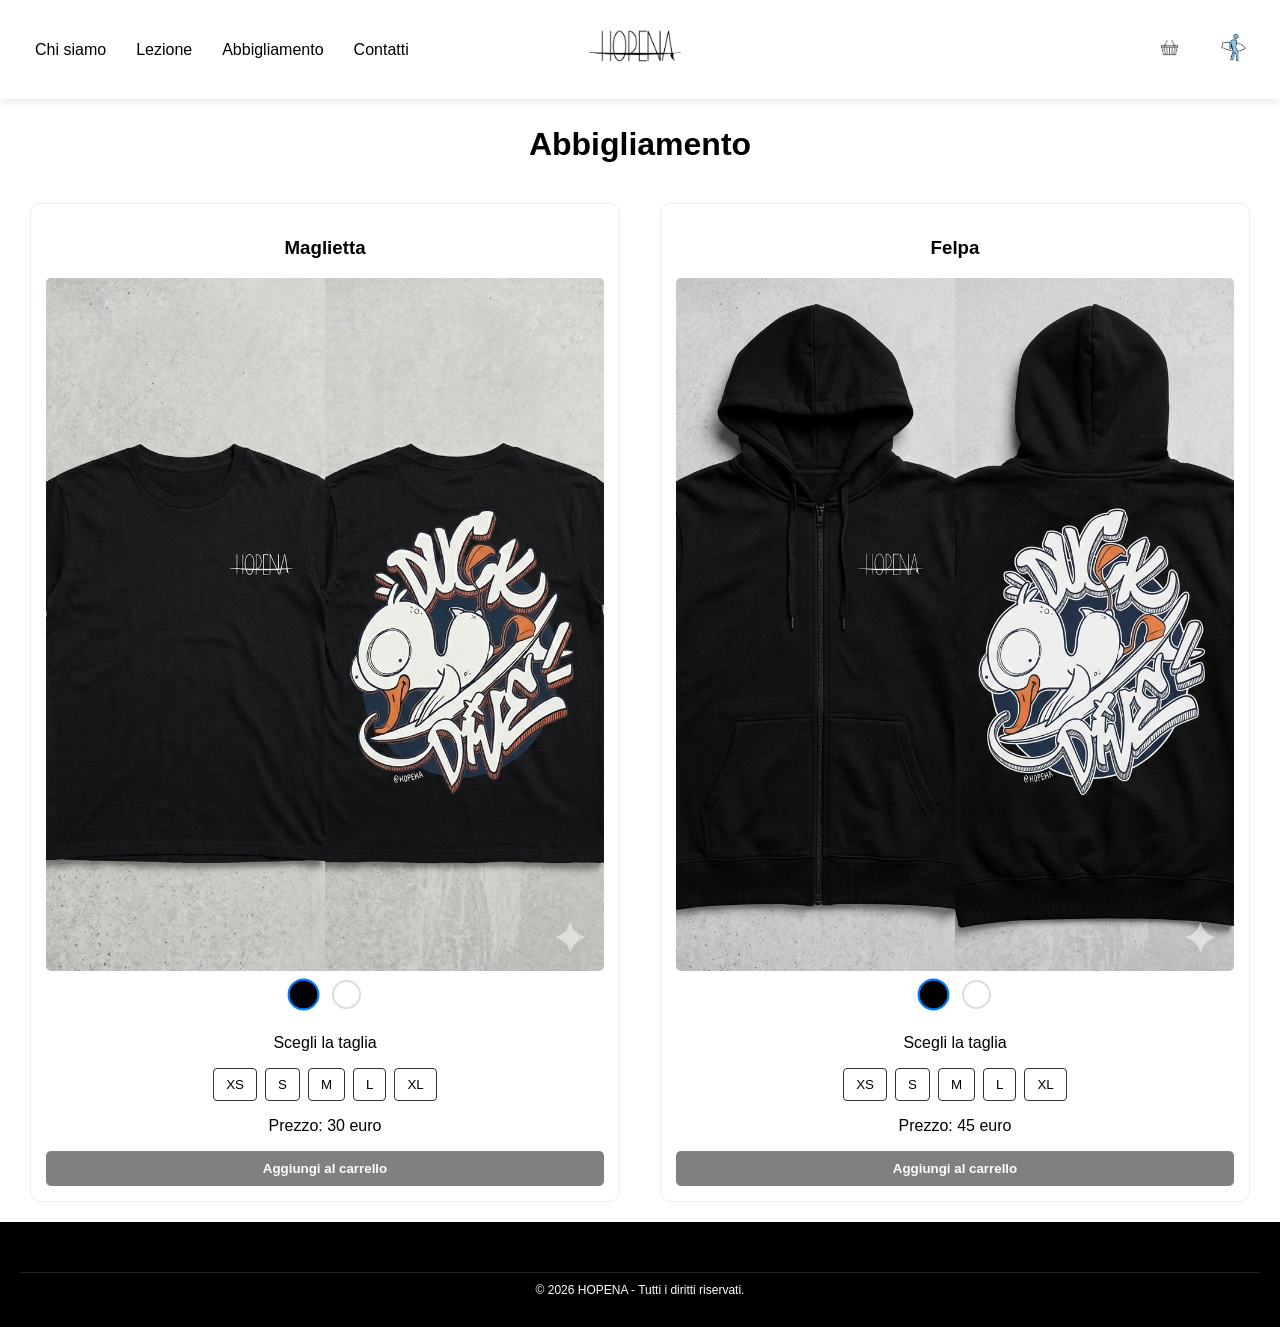
==== Progetto Surf/abbigliamento.html @ d6a87ee5 "Add files via upload" ====
<!DOCTYPE html>
<html lang="it">

<head>
    <meta charset="UTF-8">
    <meta name="viewport" content="width=device-width, initial-scale=1.0">
    <link rel="stylesheet" href="global.css" type="text/css">
    <link rel="stylesheet" href="abbigliamento.css" type="text/css">
    <title>Abbigliamento - HOPENA</title>
</head>

<body>

    <header class="header-container">
        <nav class="nav-links">
            <ul>
                <li><a href="./chi_siamo.html">Chi siamo</a></li>
                <li><a href="./lezione.html">Lezione</a></li>
                <li><a href="./abbigliamento.html">Abbigliamento</a></li>
                <li><a href="./contatti.html">Contatti</a></li>
            </ul>
        </nav>

        <div class="logo-center">
            <a href="index.html" class="logo-link">
                <img src="./img/logo hopena.png" alt="HOPENA LOGO">
            </a>
        </div>

        <div class="auth-right">
            <a href="#" class="icon-link" title="Carrello" id="cart-icon-btn">
                <img src="./img/icona-linea-carrello.webp" alt="Shop" class="cart-icon">
            </a>

            <a href="./login.html" class="icon-link" title="Login">
                <img src="./img/surfing-icon-surfer-sign-icon-related-to-water-sport-summer-two-tone-icon-style-design-simple-design-editable-vector.webp"
                    alt="login" class="cart-icon">
            </a>
        </div>
    </header>

    <div id="cart-overlay" class="cart-overlay"></div>
    <div id="side-cart" class="side-cart">
        <div class="cart-header">
            <h3>Il tuo Carrello</h3>
            <button id="close-cart" class="close-btn">&times;</button>
        </div>

        <div id="cart-items-container" class="cart-items-container">
            <p class="empty-msg">Il carrello è vuoto.</p>
        </div>

        <div class="cart-footer">
            <div class="cart-total">
                <span>Totale:</span>
                <span class="price-wrapper"><span id="cart-total-amount">0</span>€</span>
            </div>
            <button class="checkout-btn">Procedi all'ordine</button>
        </div>
    </div>

    <div class="main-section">
        <h2 class="title-abbigliamento">Abbigliamento</h2>

        <div class="clothing-container">
            <div class="product-card">
                <h3>Maglietta</h3>
                <img src="./img/Gemini_Generated_Image_iytskfiytskfiyts.png" alt="maglia nera" class="img-nera">
                <img src="./img/Gemini_Generated_Image_iytskfiytskfiyts (1).png" alt="maglia bianca" class="img-bianca"
                    style="display:none;">

                <div class="details">
                    <div class="color-selector">
                        <span class="color-circle black active" data-color="black"></span>
                        <span class="color-circle white" data-color="white"></span>
                    </div>

                    <p>Scegli la taglia</p>
                    <div class="size-buttons">
                        <button type="button">XS</button>
                        <button type="button">S</button>
                        <button type="button">M</button>
                        <button type="button">L</button>
                        <button type="button">XL</button>
                    </div>

                    <p class="price">Prezzo: 30 euro</p>
                    <button class="add-to-cart">Aggiungi al carrello</button>
                </div>
            </div>

            <div class="product-card">
                <h3>Felpa</h3>
                <img src="./img/Gemini_Generated_Image_dnpu6fdnpu6fdnpu.png" alt="felpa nera" class="img-nera">
                <img src="./img/Gemini_Generated_Image_sfwvqmsfwvqmsfwv.png" alt="felpa bianca" class="img-bianca"
                    style="display:none;">

                <div class="details">
                    <div class="color-selector">
                        <span class="color-circle black active" data-color="black"></span>
                        <span class="color-circle white" data-color="white"></span>
                    </div>

                    <p>Scegli la taglia</p>
                    <div class="size-buttons">
                        <button type="button">XS</button>
                        <button type="button">S</button>
                        <button type="button">M</button>
                        <button type="button">L</button>
                        <button type="button">XL</button>
                    </div>

                    <p class="price">Prezzo: 45 euro</p>
                    <button class="add-to-cart">Aggiungi al carrello</button>
                </div>
            </div>
        </div>
    </div>

    <footer class="footer-container">
        <div class="footer-bottom">&copy; 2026 HOPENA - Tutti i diritti riservati.</div>
    </footer>

    <script src="global.js"></script>
</body>

</html>
---- Progetto Surf/global.css ----
/*GESTIAMO L'HEADER E IL FOOTER IN QUESTO FILE CSS

/* RESET E BASE */
body {
  margin: 0;
  padding: 0;
  font-family: Arial, sans-serif;
  display: flex;
  flex-direction: column;
  min-height: 100vh;
}

/* HEADER - Struttura a 3 colonne */
.header-container {
  display: flex;
  justify-content: space-between;
  align-items: center;
  padding: 5px 20px;
  background-color: rgb(255, 255, 255);
  color: rgb(0, 0, 0);
  width: 100%;
  box-sizing: border-box;
  position: sticky;
  /* la barra rimane ferma e si muove*/
  top: 0;
  z-index: 1000;
  box-shadow: 0 2px 10px rgba(0, 0, 0, 0.1);
}

/* 1 Link a sinistra */
.nav-links {
  flex: 1;
}

.nav-links ul {
  list-style: none;
  display: flex;
  margin: 0;
  padding: 0;
}

.nav-links a {
  color: rgb(0, 0, 0);
  text-decoration: none;
  padding: 10px 15px;
  white-space: nowrap;
}

/* 2 Logo al centro */
.logo-center {
  text-align: center;
  flex: 1;
}

.logo-center a {
  text-decoration: none;
  color: inherit;
  display: inline-block;
}

.logo-center h1 {
  margin: 0;
  font-size: 28px;
  color: white;
}

.logo-center img {
  height: 80px;
  width: auto;
  display: block;
  margin: 5px auto 0;
  border: none;
}

.logo-center a:hover {
  opacity: 0.8;
  transition: 0.3s;
}

/* 3 Login e Shop a destra */
.auth-right {
  flex: 1;
  display: flex;
  justify-content: flex-end;
  align-items: center;
  gap: 20px;
}

.cart-icon {
  height: 35px;
  width: auto;
  transition: transform 0.2s ease;
}

.cart-icon:hover {
  transform: scale(1.1);
}

.btn-auth {
  text-decoration: none;
  background-color: #c7cdce;
  color: white !important;
  padding: 8px 18px;
  border-radius: 6px;
  font-size: 14px;
  font-weight: bold;
  transition: background-color 0.3s;
}

.btn-auth:hover {
  background-color: #0077b6;
}

/* FOOTER */
.footer-container {
  background-color: #000;
  color: white;
  padding: 30px 20px;
  margin-top: auto;
}

.footer-content {
  display: flex;
  justify-content: space-around;
  max-width: 1200px;
  margin: 0 auto;
}

.footer-section {
  text-align: center;
}

.footer-bottom {
  text-align: center;
  margin-top: 20px;
  border-top: 1px solid #222;
  padding-top: 10px;
  font-size: 12px;
}


/* --- SIDE CARRELLO (stava in abb css) --- */
.side-cart {
  position: fixed;
  top: 0;
  right: -400px;
  width: 350px;
  height: 100%;
  background: white;
  z-index: 2000;
  transition: 0.4s;
  padding: 20px;
  display: flex;
  flex-direction: column;
  height: 100vh;
  /* Forza l'altezza a tutto schermo */
  padding-bottom: 30px;
  /* Aggiunge spazio extra in fondo per il tasto */
  box-sizing: border-box;
  box-shadow: -5px 0 15px rgba(0, 0, 0, 0.2);
}

.side-cart.open {
  right: 0;
}

.cart-overlay {
  position: fixed;
  top: 0;
  left: 0;
  width: 100%;
  height: 100%;
  background: rgba(0, 0, 0, 0.5);
  display: none;
  z-index: 1999;
}

.cart-overlay.active {
  display: block;
}

/* --- ELEMENTI NEL CARRELLO --- */
.cart-item {
  display: flex;
  align-items: center;
  gap: 12px;
  padding: 12px 0;
  border-bottom: 1px solid #eee;
}

.cart-item-img {
  width: 60px;
  height: 60px;
  object-fit: cover;
  border-radius: 4px;
}

.cart-item-info {
  flex-grow: 1;
}

.cart-item-info strong {
  display: block;
  font-size: 14px;
}

.cart-item-info small {
  color: #666;
  font-size: 12px;
}

.cart-item-actions {
  display: flex;
  flex-direction: column;
  align-items: flex-end;
  gap: 8px;
}

.qty-controls {
  display: flex;
  align-items: center;
  gap: 6px;
  background: #f0f0f0;
  padding: 2px 6px;
  border-radius: 4px;
}

.qty-controls button {
  border: none;
  background: none;
  cursor: pointer;
  font-weight: bold;
}

.remove-btn {
  background: none;
  border: none;
  cursor: pointer;
  font-size: 16px;
}

.cart-footer {
  margin-top: auto;
  padding-top: 15px;
  border-top: 2px solid #eee;
}

.cart-total {
  display: flex;
  justify-content: space-between;
  align-items: center;
  font-size: 20px;
  font-weight: bold;
  margin-bottom: 20px;
}

.cart-items-container {
  flex-grow: 1;
  /* Prende tutto lo spazio centrale disponibile */
  overflow-y: auto;
  /* Se ci sono molti prodotti, appare la rotella interna */
  margin-bottom: 20px;
}

/* Modifica la parte finale del carrello */
.cart-footer {
  border-top: 2px solid #eee;
  padding-top: 15px;
  background: white;
  /* Evita che si veda roba sotto */
  margin-top: auto;
  /* Lo spinge sempre in fondo */
}

/* Aggiungi questa regola per unire numero ed euro */
#cart-total-amount {
  margin-right: 2px;
  /* Spazio piccolissimo tra numero ed euro */
}

/* Assicurati che il contenitore del prezzo non abbia flex-grow */
.cart-total span:last-child {
  white-space: nowrap;
  /* Impedisce che l'euro vada a capo */
}

.checkout-btn {
  width: 100%;
  padding: 15px;
  margin-bottom: 10px;
  background: #333;
  color: white;
  border: none;
  border-radius: 5px;
  cursor: pointer;
}

/* RESPONSIVE (Cellulare) */
@media (max-width: 768px) {
  .header-container {
    flex-direction: column;
    padding: 15px;
    gap: 15px;
  }

  .nav-links ul {
    justify-content: center;
  }

  .auth-right {
    justify-content: center;
    width: 100%;
    margin-top: 10px;
  }

  /* Adattamento istruttori per mobile */
  .instructor-card {
    flex-direction: column;
    text-align: center;
  }

  .instructor-image img {
    width: 100%;
    height: 250px;
  }

  .instructor-info {
    text-align: center;
  }

  .footer-content {
    flex-direction: column;
    gap: 30px;
  }
}
---- Progetto Surf/abbigliamento.css ----
/* --- LAYOUT PRODOTTI --- */
.title-abbigliamento {
    text-align: center;
    font-size: 32px;
    margin-bottom: 20px;
}

.clothing-container {
    display: flex;
    justify-content: space-around;
    padding: 20px;
    gap: 20px;
}

.product-card {
    flex: 1;
    max-width: 45%;
    text-align: center;
    border: 1px solid #eee;
    padding: 15px;
    border-radius: 10px;
}

.product-card img {
    max-width: 100%;
    height: auto;
    border-radius: 5px;
}

/* --- COLORI E TAGLIE --- */
.color-circle {
    width: 25px;
    height: 25px;
    border-radius: 50%;
    display: inline-block;
    cursor: pointer;
    border: 2px solid #ddd;
    margin: 5px;
}

.color-circle.black {
    background-color: black;
}

.color-circle.white {
    background-color: white;
}

.color-circle.active {
    border-color: #007bff;
    transform: scale(1.1);
}

.size-buttons {
    margin: 15px 0;
    display: flex;
    justify-content: center;
    gap: 8px;
}

.size-buttons button {
    padding: 8px 12px;
    border: 1px solid #333;
    background: white;
    cursor: pointer;
    border-radius: 4px;
}

/* Bottone taglia selezionata */
.size-buttons button.selected-size {
    background-color: #333;
    color: white;
}

.add-to-cart {
    background-color: gray;
    color: white;
    border: none;
    padding: 10px 20px;
    width: 100%;
    cursor: pointer;
    font-weight: bold;
    border-radius: 5px;
}
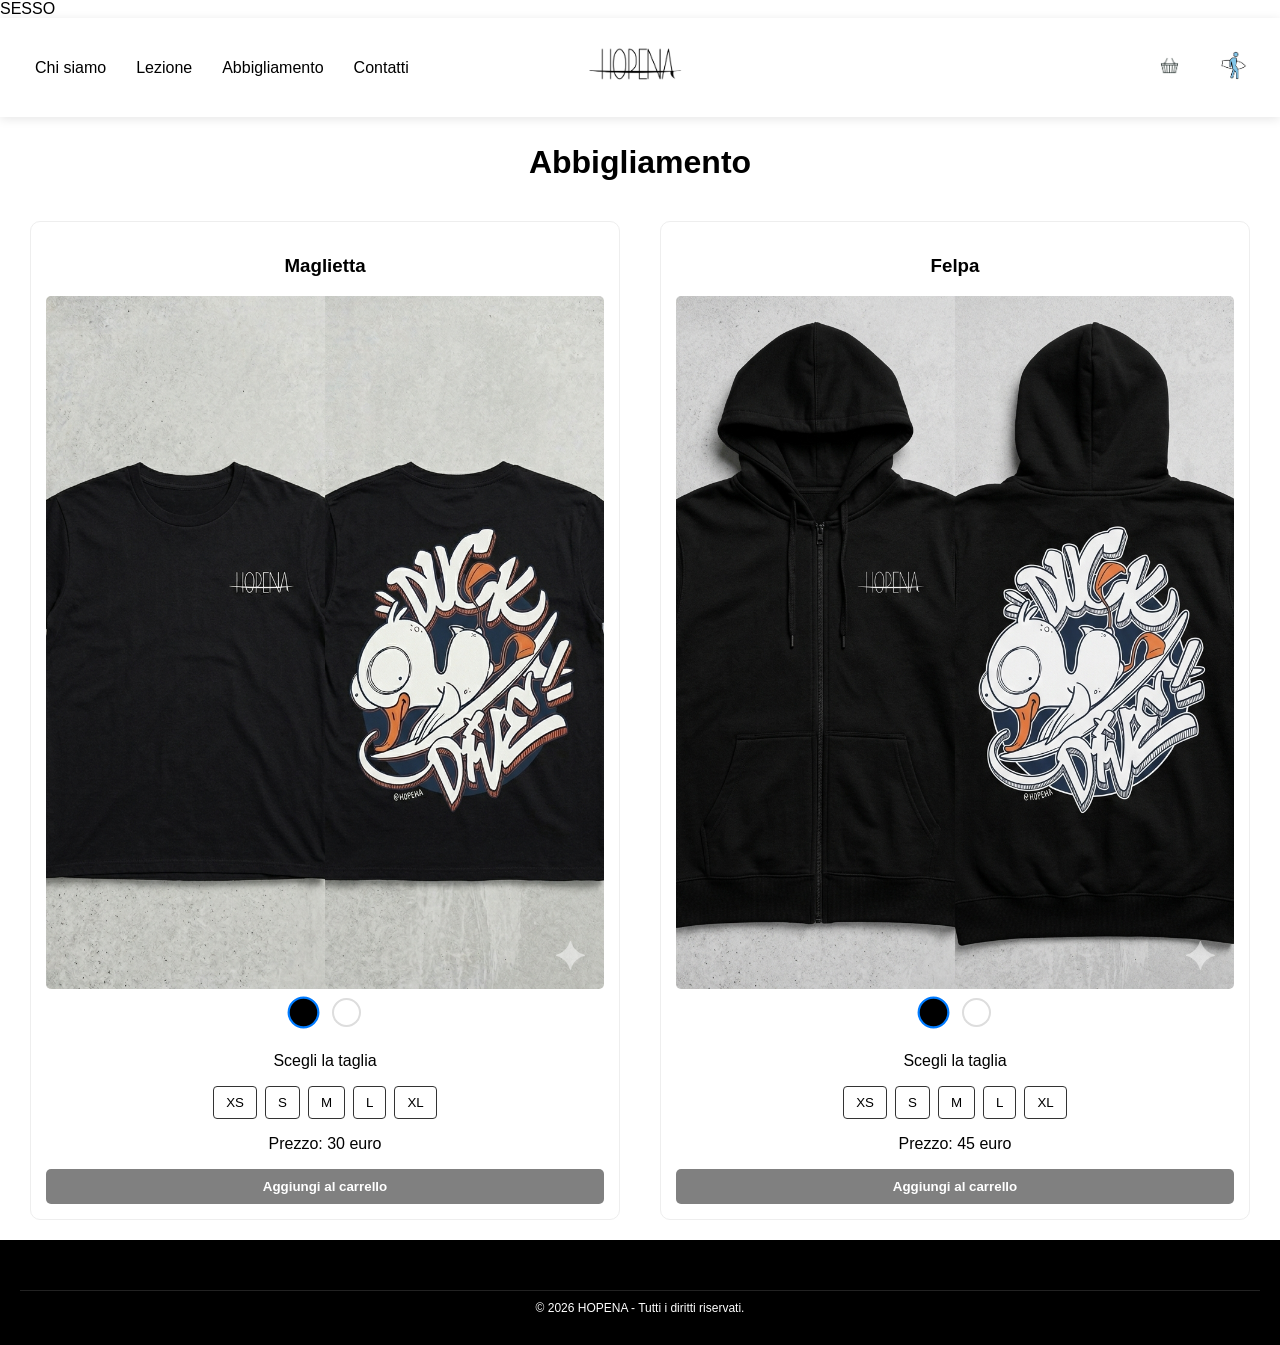
==== commit 02aa1690: "Add 'SESSO' label in abbigliamento.html" ====
--- a/Progetto Surf/abbigliamento.html
+++ b/Progetto Surf/abbigliamento.html
@@ -8,7 +8,7 @@
     <link rel="stylesheet" href="abbigliamento.css" type="text/css">
     <title>Abbigliamento - HOPENA</title>
 </head>
-
+SESSO
 <body>
 
     <header class="header-container">
@@ -124,4 +124,4 @@
     <script src="global.js"></script>
 </body>
 
-</html>+</html>
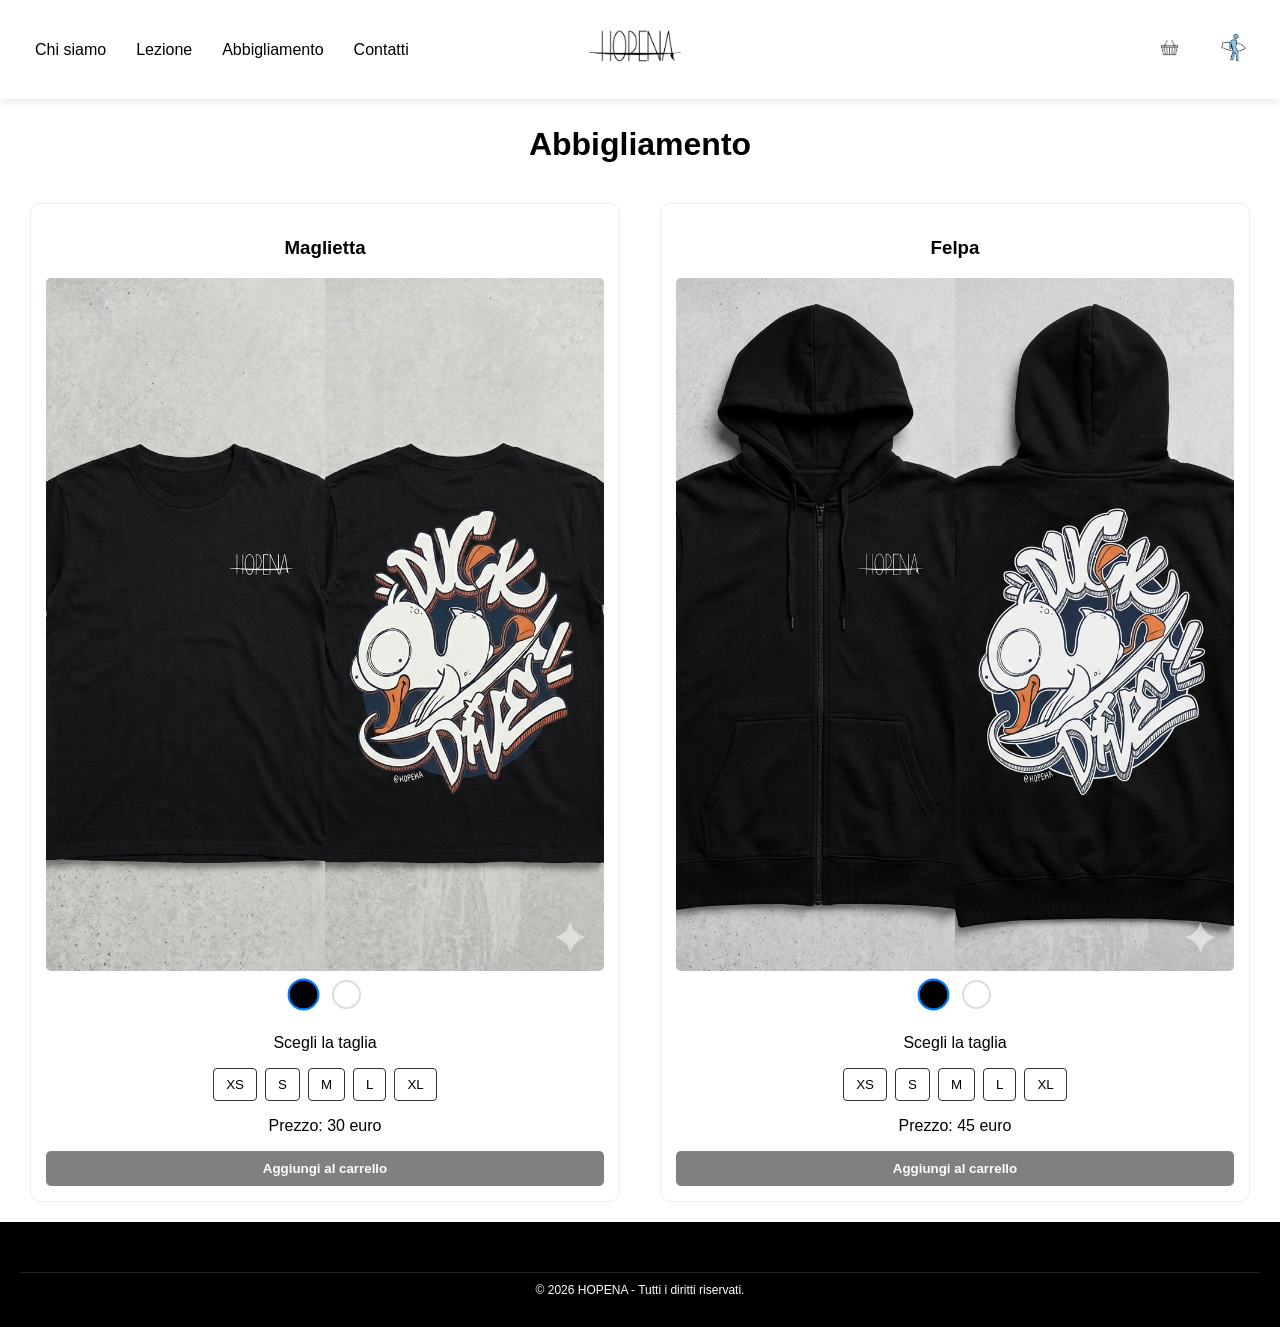
==== commit a7088f9b: "Update abbigliamento.html" ====
--- a/Progetto Surf/abbigliamento.html
+++ b/Progetto Surf/abbigliamento.html
@@ -8,7 +8,7 @@
     <link rel="stylesheet" href="abbigliamento.css" type="text/css">
     <title>Abbigliamento - HOPENA</title>
 </head>
-SESSO
+
 <body>
 
     <header class="header-container">
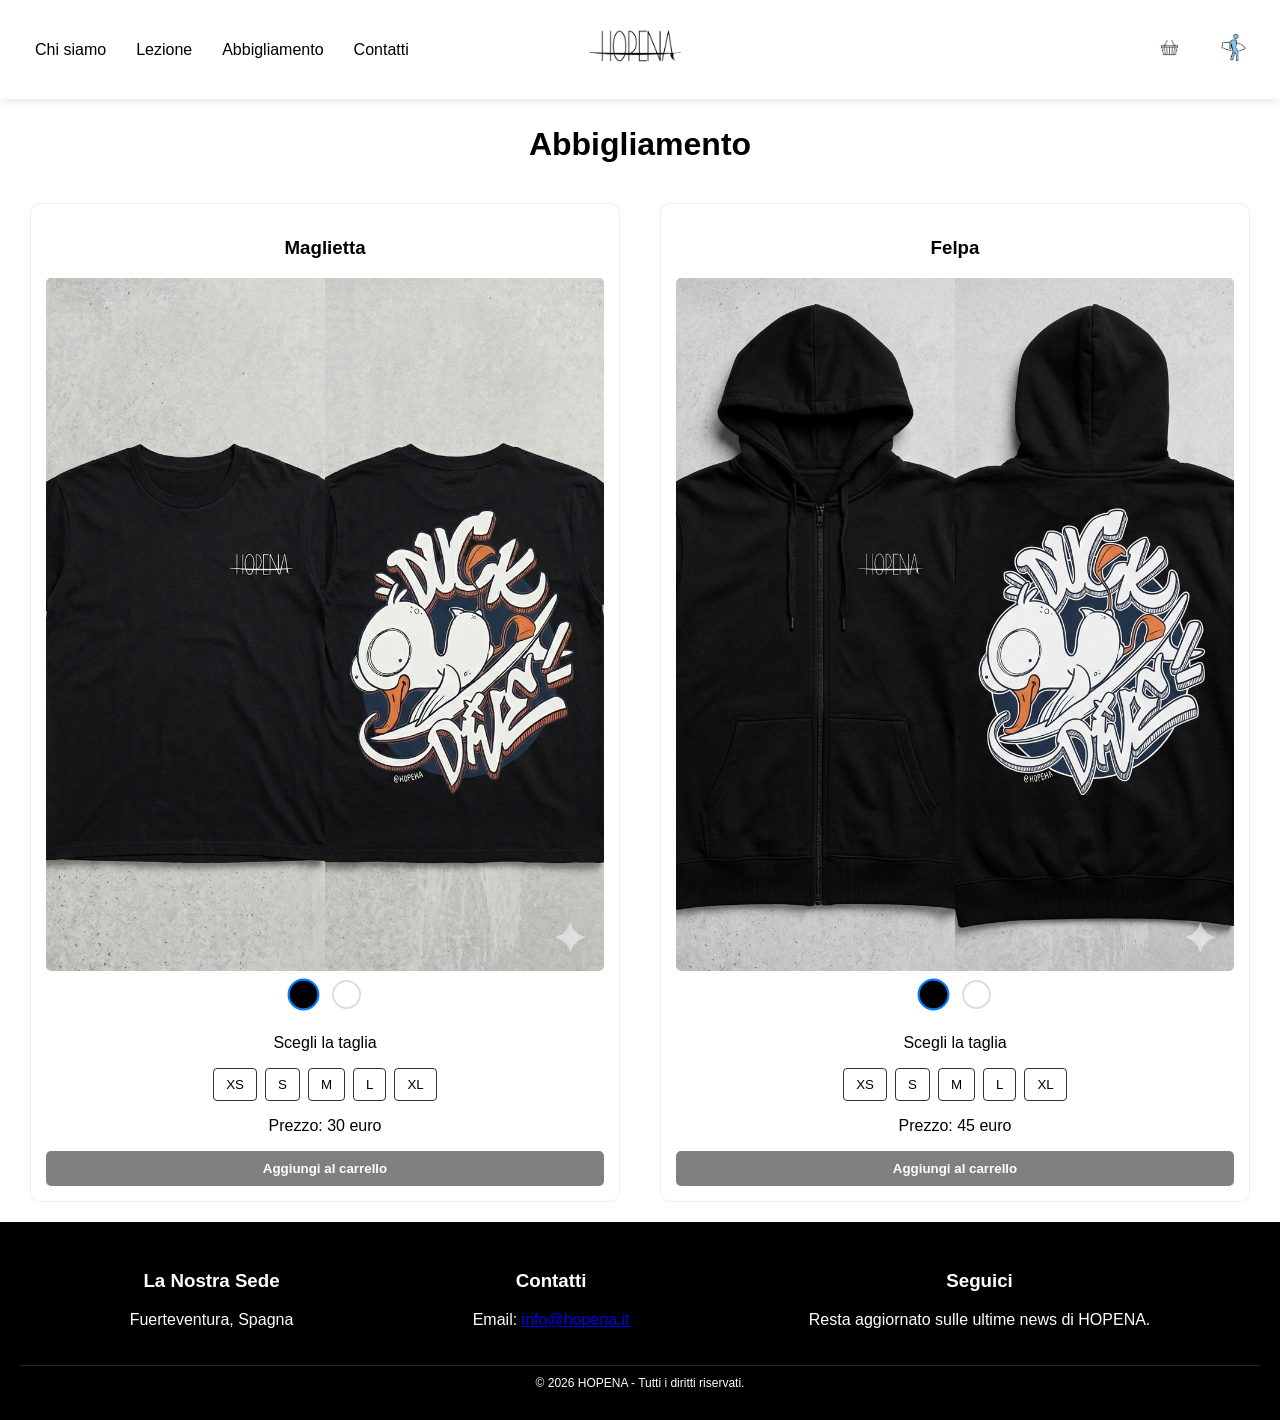
==== commit f3d42917: "fatto" ====
--- a/Progetto Surf/abbigliamento.html
+++ b/Progetto Surf/abbigliamento.html
@@ -39,25 +39,7 @@
         </div>
     </header>
 
-    <div id="cart-overlay" class="cart-overlay"></div>
-    <div id="side-cart" class="side-cart">
-        <div class="cart-header">
-            <h3>Il tuo Carrello</h3>
-            <button id="close-cart" class="close-btn">&times;</button>
-        </div>
 
-        <div id="cart-items-container" class="cart-items-container">
-            <p class="empty-msg">Il carrello è vuoto.</p>
-        </div>
-
-        <div class="cart-footer">
-            <div class="cart-total">
-                <span>Totale:</span>
-                <span class="price-wrapper"><span id="cart-total-amount">0</span>€</span>
-            </div>
-            <button class="checkout-btn">Procedi all'ordine</button>
-        </div>
-    </div>
 
     <div class="main-section">
         <h2 class="title-abbigliamento">Abbigliamento</h2>
@@ -118,10 +100,47 @@
     </div>
 
     <footer class="footer-container">
-        <div class="footer-bottom">&copy; 2026 HOPENA - Tutti i diritti riservati.</div>
+        <div class="footer-content">
+            <div class="footer-section">
+                <h3>La Nostra Sede</h3>
+                <p>Fuerteventura, Spagna</p>
+            </div>
+            <div class="footer-section">
+                <h3>Contatti</h3>
+                <p>Email: <a href="mailto:info@hopena.it">info@hopena.it</a></p>
+            </div>
+            <div class="footer-section">
+                <h3>Seguici</h3>
+                <p>Resta aggiornato sulle ultime news di HOPENA.</p>
+            </div>
+        </div>
+        </div>
+        <div class="footer-bottom">
+            &copy; 2026 HOPENA - Tutti i diritti riservati.
+        </div>
     </footer>
+
+    <div id="cart-overlay" class="cart-overlay"></div>
+    <div id="side-cart" class="side-cart">
+        <div class="cart-header">
+            <h3>Il tuo Carrello</h3>
+            <button id="close-cart" class="close-btn">&times;</button>
+        </div>
+        <div id="cart-items-container" class="cart-items-container">
+            <p class="empty-msg">Il carrello è vuoto.</p>
+        </div>
+        <div class="cart-footer">
+            <div class="cart-total">
+                <span>Totale:</span>
+                <span class="price-wrapper"><span id="cart-total-amount">0</span>€</span>
+            </div>
+            <button class="checkout-btn">Procedi all'ordine</button>
+        </div>
+    </div>
 
     <script src="global.js"></script>
 </body>
 
-</html>
+
+
+</html>
--- a/Progetto Surf/global.css
+++ b/Progetto Surf/global.css
@@ -164,6 +164,62 @@
   right: 0;
 }
 
+/* --- FIX SPECIFICO PER EVITARE CONFLITTI CON LEZIONE.CSS --- */
+
+/* Forza il tasto di chiusura (X) a essere piccolo e pulito */
+#side-cart .close-btn {
+    width: 40px !important;
+    height: 40px !important;
+    background-color: transparent !important; /* Toglie il blu di lezione.css */
+    color: #333 !important; /* Forza il colore scuro */
+    border: none !important;
+    font-size: 28px !important;
+    cursor: pointer;
+    display: flex !important;
+    align-items: center;
+    justify-content: center;
+    padding: 0 !important;
+    margin: 0 !important;
+}
+
+/* Forza i tasti + e - a rimanere piccoli e quadrati */
+#side-cart .qty-controls button {
+    width: 25px !important;
+    height: 25px !important;
+    padding: 0 !important;
+    margin: 0 !important;
+    background-color: #eee !important; /* Colore neutro */
+    color: #000 !important;
+    border: 1px solid #ccc !important;
+    display: flex !important;
+    align-items: center;
+    justify-content: center;
+    font-size: 14px !important;
+    border-radius: 4px !important;
+}
+
+/* Sistema il tasto Procedi all'ordine per non farlo diventare gigante */
+#side-cart .checkout-btn {
+    width: 100% !important;
+    height: auto !important;
+    padding: 15px !important;
+    background-color: #333 !important;
+    color: white !important;
+    font-size: 16px !important;
+    font-weight: bold !important;
+    border-radius: 5px !important;
+    text-transform: none !important; /* Toglie eventuale tutto maiuscolo */
+}
+
+/* Layout generale del carrello per mantenere le proporzioni */
+#side-cart {
+    box-sizing: border-box !important;
+}
+
+#side-cart * {
+    box-sizing: border-box !important;
+}
+
 .cart-overlay {
   position: fixed;
   top: 0;
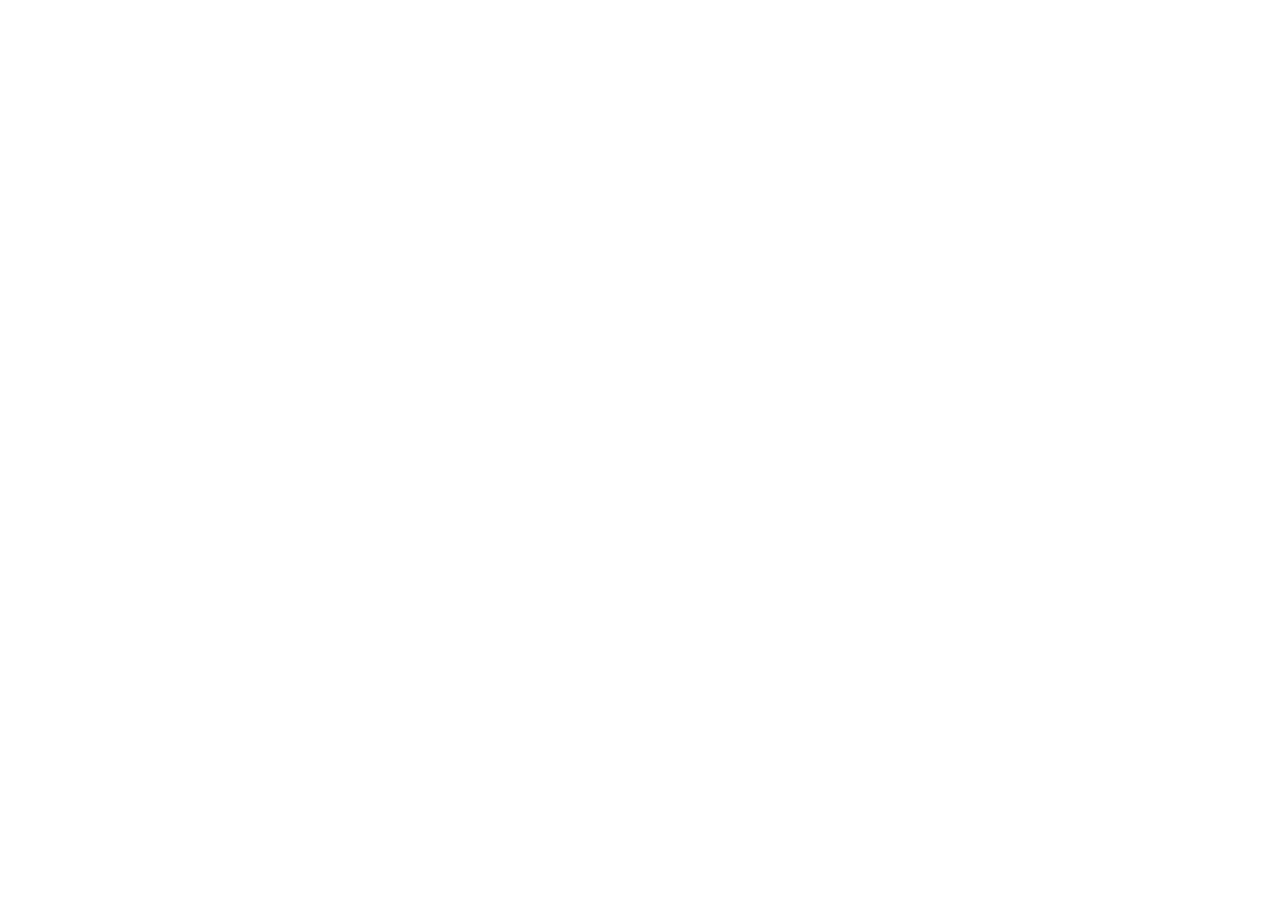
==== commit 2c2f94b1: "fatto cartella per css gay" ====
--- a/Progetto Surf/abbigliamento.html
+++ b/Progetto Surf/abbigliamento.html
@@ -1,11 +1,12 @@
+<!--
 <!DOCTYPE html>
 <html lang="it">
 
 <head>
     <meta charset="UTF-8">
     <meta name="viewport" content="width=device-width, initial-scale=1.0">
-    <link rel="stylesheet" href="global.css" type="text/css">
-    <link rel="stylesheet" href="abbigliamento.css" type="text/css">
+    <link rel="stylesheet" href="./CSS/global.css" type="text/css">
+    <link rel="stylesheet" href="./CSS/abbigliamento.css" type="text/css">
     <title>Abbigliamento - HOPENA</title>
 </head>
 
@@ -14,10 +15,10 @@
     <header class="header-container">
         <nav class="nav-links">
             <ul>
-                <li><a href="./chi_siamo.html">Chi siamo</a></li>
-                <li><a href="./lezione.html">Lezione</a></li>
-                <li><a href="./abbigliamento.html">Abbigliamento</a></li>
-                <li><a href="./contatti.html">Contatti</a></li>
+                <li><a href="chi_siamo.html">Chi siamo</a></li>
+                <li><a href="lezione.html">Lezione</a></li>
+                <li><a href="abbigliamento.html">Abbigliamento</a></li>
+                <li><a href="contatti.html">Contatti</a></li>
             </ul>
         </nav>
 
@@ -143,4 +144,5 @@
 
 
 
-</html>+</html>
+-->
--- a/Progetto Surf/CSS/global.css
+++ b/Progetto Surf/CSS/global.css
@@ -0,0 +1,511 @@
+/*GESTIAMO L'HEADER E IL FOOTER IN QUESTO FILE CSS
+
+/* RESET E BASE */
+body {
+  margin: 0;
+  padding: 0;
+  font-family: Arial, sans-serif;
+  display: flex;
+  flex-direction: column;
+  min-height: 100vh;
+}
+
+/* HEADER - Struttura a 3 colonne */
+.header-container {
+  display: flex;
+  justify-content: space-between;
+  align-items: center;
+  padding: 10px 20px;
+  background-color: rgb(255, 255, 255);
+  color: rgb(0, 0, 0);
+  width: 100%;
+  box-sizing: border-box;
+  position: sticky;
+  top: 0;
+  z-index: 1000;
+  box-shadow: 0 2px 10px rgba(0, 0, 0, 0.1);
+}
+
+/* 1 Link a sinistra */
+.nav-links {
+  flex: 1;
+}
+
+.nav-links ul {
+  list-style: none;
+  display: flex;
+  margin: 0;
+  padding: 0;
+}
+
+.nav-links a {
+  color: rgb(0, 0, 0);
+  text-decoration: none;
+  padding: 10px 15px;
+  white-space: nowrap;
+}
+
+/* 2 Logo al centro */
+.logo-center {
+  text-align: center;
+  flex: 1;
+}
+
+.logo-center a {
+  text-decoration: none;
+  color: inherit;
+  display: inline-block;
+}
+
+.logo-center h1 {
+  margin: 0;
+  font-size: 28px;
+  color: white;
+}
+
+.logo-center img {
+  height: 80px;
+  width: auto;
+  display: block;
+  margin: 5px auto 0;
+  border: none;
+}
+
+.logo-center a:hover {
+  opacity: 0.8;
+  transition: 0.3s;
+}
+
+/* 3 Login e Shop a destra */
+.auth-right {
+  flex: 1;
+  display: flex;
+  justify-content: flex-end;
+  align-items: center;
+  gap: 20px;
+}
+
+.cart-icon {
+  height: 35px;
+  width: auto;
+  transition: transform 0.2s ease;
+}
+
+.cart-icon:hover {
+  transform: scale(1.1);
+}
+
+.btn-auth {
+  text-decoration: none;
+  background-color: #c7cdce;
+  color: white !important;
+  padding: 8px 18px;
+  border-radius: 6px;
+  font-size: 14px;
+  font-weight: bold;
+  transition: background-color 0.3s;
+}
+
+.btn-auth:hover {
+  background-color: #0077b6;
+}
+
+/* FOOTER */
+.footer-container {
+  background-color: #000;
+  color: white;
+  padding: 30px 20px;
+  margin-top: auto;
+}
+
+.footer-content {
+  display: flex;
+  justify-content: space-around;
+  max-width: 1200px;
+  margin: 0 auto;
+}
+
+.footer-section {
+  text-align: center;
+}
+
+.footer-bottom {
+  text-align: center;
+  margin-top: 20px;
+  border-top: 1px solid #222;
+  padding-top: 10px;
+  font-size: 12px;
+}
+
+
+/* --- SIDE CARRELLO (stava in abb css) --- */
+.side-cart {
+  position: fixed;
+  top: 0;
+  right: -400px;
+  width: 350px;
+  height: 100%;
+  background: white;
+  z-index: 2000;
+  transition: 0.4s;
+  padding: 20px;
+  display: flex;
+  flex-direction: column;
+  height: 100vh;
+  padding-bottom: 30px;
+  box-sizing: border-box;
+  box-shadow: -5px 0 15px rgba(0, 0, 0, 0.2);
+}
+
+.side-cart.open {
+  right: 0;
+}
+
+/* --- FIX SPECIFICO PER EVITARE CONFLITTI CON LEZIONE.CSS --- */
+
+#side-cart .close-btn {
+  width: 40px !important;
+  height: 40px !important;
+  background-color: transparent !important;
+  color: #333 !important;
+  border: none !important;
+  font-size: 28px !important;
+  cursor: pointer;
+  display: flex !important;
+  align-items: center;
+  justify-content: center;
+  padding: 0 !important;
+  margin: 0 !important;
+}
+
+#side-cart .qty-controls button {
+  width: 25px !important;
+  height: 25px !important;
+  padding: 0 !important;
+  margin: 0 !important;
+  background-color: #eee !important;
+  color: #000 !important;
+  border: 1px solid #ccc !important;
+  display: flex !important;
+  align-items: center;
+  justify-content: center;
+  font-size: 14px !important;
+  border-radius: 4px !important;
+}
+
+/* Sistema il tasto Procedi all'ordine per non farlo diventare gigante */
+#side-cart .checkout-btn {
+  width: 100% !important;
+  height: auto !important;
+  padding: 15px !important;
+  background-color: #333 !important;
+  color: white !important;
+  font-size: 16px !important;
+  font-weight: bold !important;
+  border-radius: 5px !important;
+  text-transform: none !important;
+}
+
+/* Layout generale del carrello per mantenere le proporzioni */
+#side-cart {
+  box-sizing: border-box !important;
+}
+
+#side-cart * {
+  box-sizing: border-box !important;
+}
+
+.cart-overlay {
+  position: fixed;
+  top: 0;
+  left: 0;
+  width: 100%;
+  height: 100%;
+  background: rgba(0, 0, 0, 0.5);
+  display: none;
+  z-index: 1999;
+}
+
+.cart-overlay.active {
+  display: block;
+}
+
+/* --- ELEMENTI NEL CARRELLO --- */
+.cart-item {
+  display: flex;
+  align-items: center;
+  gap: 12px;
+  padding: 12px 0;
+  border-bottom: 1px solid #eee;
+}
+
+.cart-item-img {
+  width: 60px;
+  height: 60px;
+  object-fit: cover;
+  border-radius: 4px;
+}
+
+.cart-item-info {
+  flex-grow: 1;
+}
+
+.cart-item-info strong {
+  display: block;
+  font-size: 14px;
+}
+
+.cart-item-info small {
+  color: #666;
+  font-size: 12px;
+}
+
+.cart-item-actions {
+  display: flex;
+  flex-direction: column;
+  align-items: flex-end;
+  gap: 8px;
+}
+
+.qty-controls {
+  display: flex;
+  align-items: center;
+  gap: 6px;
+  background: #f0f0f0;
+  padding: 2px 6px;
+  border-radius: 4px;
+}
+
+.qty-controls button {
+  border: none;
+  background: none;
+  cursor: pointer;
+  font-weight: bold;
+}
+
+.remove-btn {
+  background: none;
+  border: none;
+  cursor: pointer;
+  font-size: 16px;
+}
+
+.cart-footer {
+  margin-top: auto;
+  padding-top: 15px;
+  border-top: 2px solid #eee;
+}
+
+.cart-total {
+  display: flex;
+  justify-content: space-between;
+  align-items: center;
+  font-size: 20px;
+  font-weight: bold;
+  margin-bottom: 20px;
+}
+
+.cart-items-container {
+  flex-grow: 1;
+  overflow-y: auto;
+  margin-bottom: 20px;
+}
+
+
+.cart-footer {
+  border-top: 2px solid #eee;
+  padding-top: 15px;
+  background: white;
+  margin-top: auto;
+}
+
+
+#cart-total-amount {
+  margin-right: 2px;
+
+}
+
+.cart-total span:last-child {
+  white-space: nowrap;
+
+}
+
+.checkout-btn {
+  width: 100%;
+  padding: 15px;
+  margin-bottom: 10px;
+  background: #333;
+  color: white;
+  border: none;
+  border-radius: 5px;
+  cursor: pointer;
+}
+
+/* Benvenuto Stile */
+.institute-section {
+  max-width: 1200px;
+  margin-left: 0;
+  padding: 80px 20px;
+  font-family: 'Inter', sans-serif;
+  text-align: left;
+}
+
+.header-block {
+  margin-bottom: 50px;
+  text-align: left;
+}
+
+.welcome-text {
+  font-size: 3rem;
+  color: #777;
+  font-weight: 600;
+  margin-left: 0;
+}
+
+.brand-title h1 {
+  font-size: 4.5rem;
+  font-weight: 850;
+  letter-spacing: -2px;
+  margin: 0;
+  text-align: left;
+}
+
+/* CORSO STILE*/
+
+.text-container {
+  display: flex;
+  flex-direction: column;
+  align-items: center;
+  text-align: center;
+  padding: 60px 20px;
+  background-color: #ffffff;
+  width: 100%;
+}
+
+.category {
+  display: flex;
+  align-items: center;
+  gap: 8px;
+  color: #FF5A1F;
+  font-size: 14px;
+  font-weight: 600;
+  text-transform: uppercase;
+  margin-bottom: 10px;
+}
+
+.main-title {
+  font-family: 'Inter', sans-serif;
+  font-size: clamp(2.5rem, 8vw, 5rem);
+  font-weight: 800;
+  color: #000000;
+  line-height: 1.1;
+  letter-spacing: -2px;
+}
+
+/* Sfondo del immagine 1*/
+.hero-container {
+  position: relative;
+  width: 100%;
+  height: 100vh;
+  display: flex;
+  flex-direction: column;
+  justify-content: center;
+  align-items: center;
+  overflow: hidden;
+}
+
+.hero-image {
+  position: absolute;
+  top: 0;
+  left: 0;
+  width: 100%;
+  height: 100%;
+  background-image: url('./img/Benvenuto.jpg');
+  background-size: cover;
+  background-position: center;
+  z-index: 1;
+}
+
+/* Sfondo del immagine 2*/
+.hero-container1 {
+  position: relative;
+  width: 100%;
+  height: 100vh;
+  display: flex;
+  flex-direction: column;
+  justify-content: center;
+  align-items: center;
+  overflow: hidden;
+}
+
+.hero-image1 {
+  position: absolute;
+  top: 0;
+  left: 0;
+  width: 100%;
+  height: 100%;
+  background-image: url('./img/Benvenuto.jpg');
+  background-size: cover;
+  background-position: center;
+  z-index: 1;
+}
+
+/* --- STILE HAMBURGER --- */
+.hamburger {
+  display: none;
+  /* Nascosto su PC */
+  flex-direction: column;
+  cursor: pointer;
+  gap: 5px;
+  padding: 5px;
+}
+
+.hamburger span {
+  display: block;
+  width: 25px;
+  height: 3px;
+  background-color: white;
+  border-radius: 2px;
+  transition: 0.3s;
+}
+
+/* RESPONSIVE (Cellulare) */
+@media (max-width: 768px) {
+  .header-container {
+    flex-direction: column;
+    padding: 15px;
+    gap: 15px;
+  }
+
+  .nav-links ul {
+    justify-content: center;
+  }
+
+  .auth-right {
+    justify-content: center;
+    width: 100%;
+    margin-top: 10px;
+  }
+
+  /* Adattamento istruttori per mobile */
+  .instructor-card {
+    flex-direction: column;
+    text-align: center;
+  }
+
+  .instructor-image img {
+    width: 100%;
+    height: 250px;
+  }
+
+  .instructor-info {
+    text-align: center;
+  }
+
+  .footer-content {
+    flex-direction: column;
+    gap: 30px;
+  }
+  
+ 
+}
--- a/Progetto Surf/CSS/abbigliamento.css
+++ b/Progetto Surf/CSS/abbigliamento.css
@@ -0,0 +1,85 @@
+/* --- LAYOUT PRODOTTI --- */
+.title-abbigliamento {
+    text-align: center;
+    font-size: 32px;
+    margin-bottom: 20px;
+}
+
+.clothing-container {
+    display: flex;
+    justify-content: space-around;
+    padding: 20px;
+    gap: 20px;
+}
+
+.product-card {
+    flex: 1;
+    max-width: 45%;
+    text-align: center;
+    border: 1px solid #eee;
+    padding: 15px;
+    border-radius: 10px;
+}
+
+.product-card img {
+    max-width: 100%;
+    height: auto;
+    border-radius: 5px;
+}
+
+/* --- COLORI E TAGLIE --- */
+.color-circle {
+    width: 25px;
+    height: 25px;
+    border-radius: 50%;
+    display: inline-block;
+    cursor: pointer;
+    border: 2px solid #ddd;
+    margin: 5px;
+}
+
+.color-circle.black {
+    background-color: black;
+}
+
+.color-circle.white {
+    background-color: white;
+}
+
+.color-circle.active {
+    border-color: #007bff;
+    transform: scale(1.1);
+}
+
+.size-buttons {
+    margin: 15px 0;
+    display: flex;
+    justify-content: center;
+    gap: 8px;
+}
+
+.size-buttons button {
+    padding: 8px 12px;
+    border: 1px solid #333;
+    background: white;
+    cursor: pointer;
+    border-radius: 4px;
+}
+
+/* Bottone taglia selezionata */
+.size-buttons button.selected-size {
+    background-color: #333;
+    color: white;
+}
+
+.add-to-cart {
+    background-color: gray;
+    color: white;
+    border: none;
+    padding: 10px 20px;
+    width: 100%;
+    cursor: pointer;
+    font-weight: bold;
+    border-radius: 5px;
+}
+
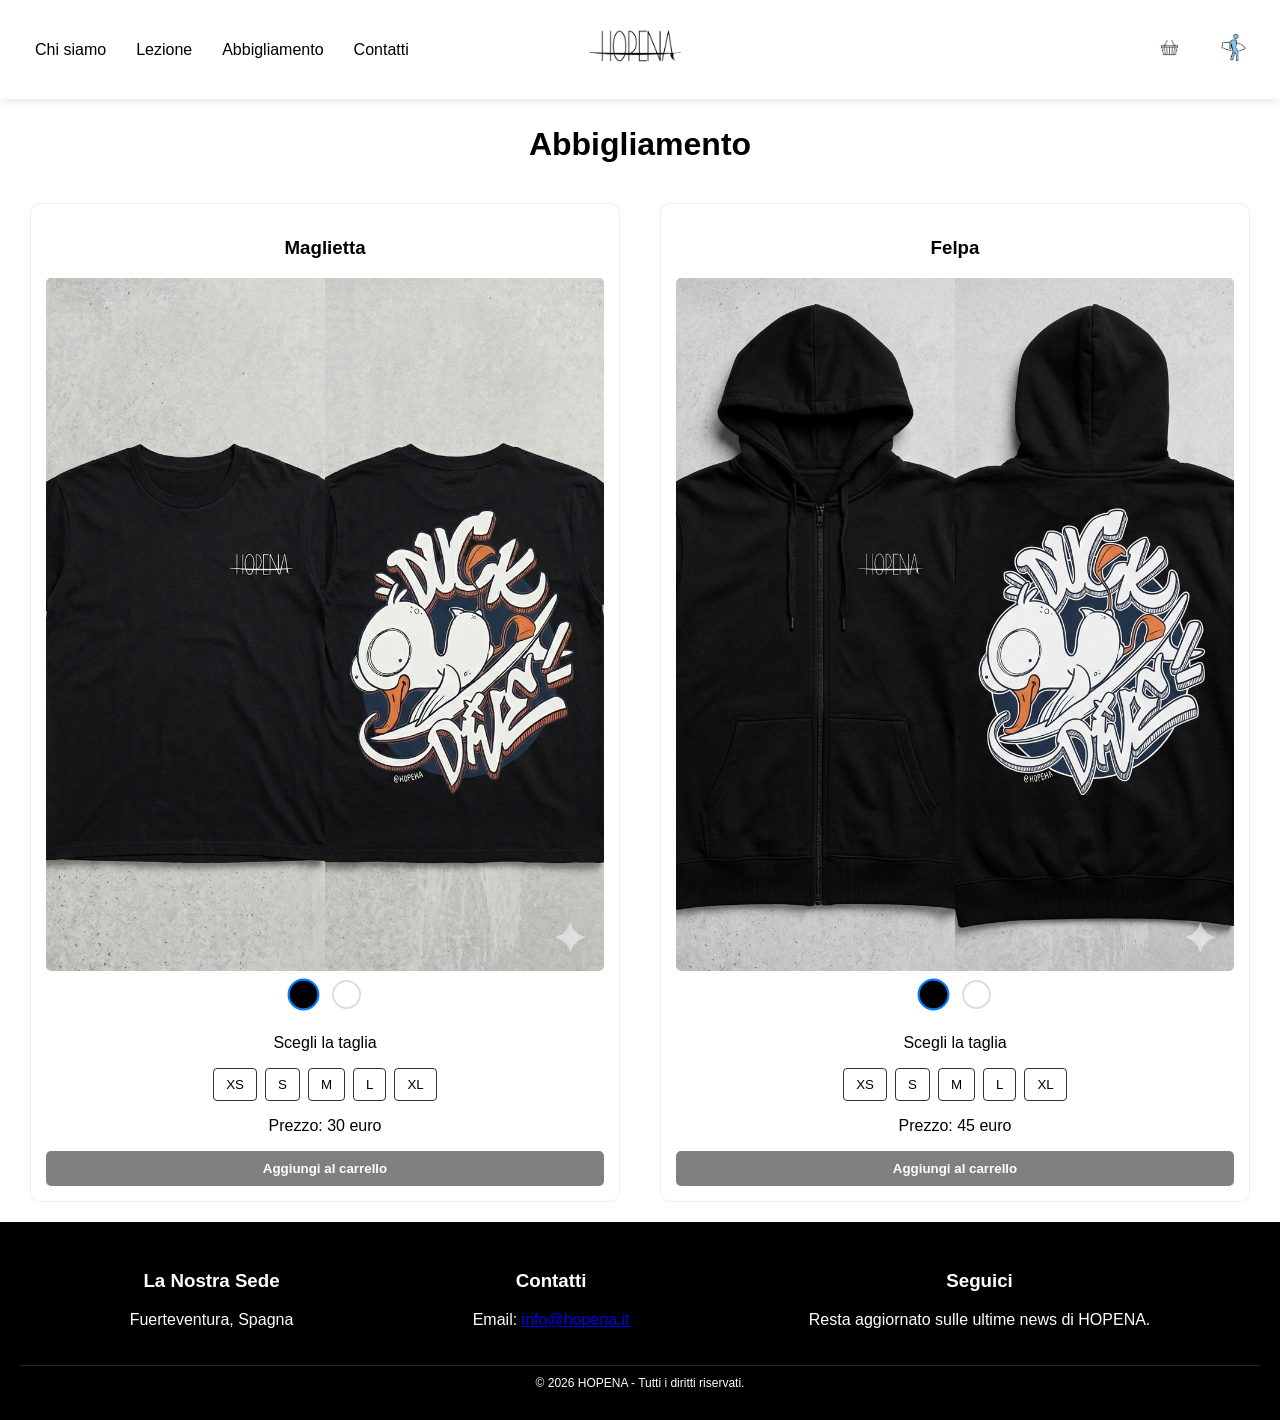
==== commit db336f64: "versione vecchia" ====
--- a/Progetto Surf/abbigliamento.html
+++ b/Progetto Surf/abbigliamento.html
@@ -1,12 +1,11 @@
-<!--
 <!DOCTYPE html>
 <html lang="it">
 
 <head>
     <meta charset="UTF-8">
     <meta name="viewport" content="width=device-width, initial-scale=1.0">
-    <link rel="stylesheet" href="./CSS/global.css" type="text/css">
-    <link rel="stylesheet" href="./CSS/abbigliamento.css" type="text/css">
+    <link rel="stylesheet" href="global.css" type="text/css">
+    <link rel="stylesheet" href="abbigliamento.css" type="text/css">
     <title>Abbigliamento - HOPENA</title>
 </head>
 
@@ -15,10 +14,10 @@
     <header class="header-container">
         <nav class="nav-links">
             <ul>
-                <li><a href="chi_siamo.html">Chi siamo</a></li>
-                <li><a href="lezione.html">Lezione</a></li>
-                <li><a href="abbigliamento.html">Abbigliamento</a></li>
-                <li><a href="contatti.html">Contatti</a></li>
+                <li><a href="./chi_siamo.html">Chi siamo</a></li>
+                <li><a href="./lezione.html">Lezione</a></li>
+                <li><a href="./abbigliamento.html">Abbigliamento</a></li>
+                <li><a href="./contatti.html">Contatti</a></li>
             </ul>
         </nav>
 
@@ -144,5 +143,4 @@
 
 
 
-</html>
--->+</html>
--- a/Progetto Surf/global.css
+++ b/Progetto Surf/global.css
@@ -0,0 +1,498 @@
+/*GESTIAMO L'HEADER E IL FOOTER IN QUESTO FILE CSS
+
+/* RESET E BASE */
+body {
+  margin: 0;
+  padding: 0;
+  font-family: Arial, sans-serif;
+  display: flex;
+  flex-direction: column;
+  min-height: 100vh;
+}
+
+/* HEADER - Struttura a 3 colonne */
+.header-container {
+  display: flex;
+  justify-content: space-between;
+  align-items: center;
+  padding: 5px 20px;
+  background-color: rgb(255, 255, 255);
+  color: rgb(0, 0, 0);
+  width: 100%;
+  box-sizing: border-box;
+  position: sticky;
+  /* la barra rimane ferma e si muove*/
+  top: 0;
+  z-index: 1000;
+  box-shadow: 0 2px 10px rgba(0, 0, 0, 0.1);
+}
+
+/* 1 Link a sinistra */
+.nav-links {
+  flex: 1;
+}
+
+.nav-links ul {
+  list-style: none;
+  display: flex;
+  margin: 0;
+  padding: 0;
+}
+
+.nav-links a {
+  color: rgb(0, 0, 0);
+  text-decoration: none;
+  padding: 10px 15px;
+  white-space: nowrap;
+}
+
+/* 2 Logo al centro */
+.logo-center {
+  text-align: center;
+  flex: 1;
+}
+
+.logo-center a {
+  text-decoration: none;
+  color: inherit;
+  display: inline-block;
+}
+
+.logo-center h1 {
+  margin: 0;
+  font-size: 28px;
+  color: white;
+}
+
+.logo-center img {
+  height: 80px;
+  width: auto;
+  display: block;
+  margin: 5px auto 0;
+  border: none;
+}
+
+.logo-center a:hover {
+  opacity: 0.8;
+  transition: 0.3s;
+}
+
+/* 3 Login e Shop a destra */
+.auth-right {
+  flex: 1;
+  display: flex;
+  justify-content: flex-end;
+  align-items: center;
+  gap: 20px;
+}
+
+.cart-icon {
+  height: 35px;
+  width: auto;
+  transition: transform 0.2s ease;
+}
+
+.cart-icon:hover {
+  transform: scale(1.1);
+}
+
+.btn-auth {
+  text-decoration: none;
+  background-color: #c7cdce;
+  color: white !important;
+  padding: 8px 18px;
+  border-radius: 6px;
+  font-size: 14px;
+  font-weight: bold;
+  transition: background-color 0.3s;
+}
+
+.btn-auth:hover {
+  background-color: #0077b6;
+}
+
+/* FOOTER */
+.footer-container {
+  background-color: #000;
+  color: white;
+  padding: 30px 20px;
+  margin-top: auto;
+}
+
+.footer-content {
+  display: flex;
+  justify-content: space-around;
+  max-width: 1200px;
+  margin: 0 auto;
+}
+
+.footer-section {
+  text-align: center;
+}
+
+.footer-bottom {
+  text-align: center;
+  margin-top: 20px;
+  border-top: 1px solid #222;
+  padding-top: 10px;
+  font-size: 12px;
+}
+
+
+/* --- SIDE CARRELLO (stava in abb css) --- */
+.side-cart {
+  position: fixed;
+  top: 0;
+  right: -400px;
+  width: 350px;
+  height: 100%;
+  background: white;
+  z-index: 2000;
+  transition: 0.4s;
+  padding: 20px;
+  display: flex;
+  flex-direction: column;
+  height: 100vh;
+  /* Forza l'altezza a tutto schermo */
+  padding-bottom: 30px;
+  /* Aggiunge spazio extra in fondo per il tasto */
+  box-sizing: border-box;
+  box-shadow: -5px 0 15px rgba(0, 0, 0, 0.2);
+}
+
+.side-cart.open {
+  right: 0;
+}
+
+/* --- FIX SPECIFICO PER EVITARE CONFLITTI CON LEZIONE.CSS --- */
+
+/* Forza il tasto di chiusura (X) a essere piccolo e pulito */
+#side-cart .close-btn {
+    width: 40px !important;
+    height: 40px !important;
+    background-color: transparent !important; /* Toglie il blu di lezione.css */
+    color: #333 !important; /* Forza il colore scuro */
+    border: none !important;
+    font-size: 28px !important;
+    cursor: pointer;
+    display: flex !important;
+    align-items: center;
+    justify-content: center;
+    padding: 0 !important;
+    margin: 0 !important;
+}
+
+/* Forza i tasti + e - a rimanere piccoli e quadrati */
+#side-cart .qty-controls button {
+    width: 25px !important;
+    height: 25px !important;
+    padding: 0 !important;
+    margin: 0 !important;
+    background-color: #eee !important; /* Colore neutro */
+    color: #000 !important;
+    border: 1px solid #ccc !important;
+    display: flex !important;
+    align-items: center;
+    justify-content: center;
+    font-size: 14px !important;
+    border-radius: 4px !important;
+}
+
+/* Sistema il tasto Procedi all'ordine per non farlo diventare gigante */
+#side-cart .checkout-btn {
+    width: 100% !important;
+    height: auto !important;
+    padding: 15px !important;
+    background-color: #333 !important;
+    color: white !important;
+    font-size: 16px !important;
+    font-weight: bold !important;
+    border-radius: 5px !important;
+    text-transform: none !important; /* Toglie eventuale tutto maiuscolo */
+}
+
+/* Layout generale del carrello per mantenere le proporzioni */
+#side-cart {
+    box-sizing: border-box !important;
+}
+
+#side-cart * {
+    box-sizing: border-box !important;
+}
+
+.cart-overlay {
+  position: fixed;
+  top: 0;
+  left: 0;
+  width: 100%;
+  height: 100%;
+  background: rgba(0, 0, 0, 0.5);
+  display: none;
+  z-index: 1999;
+}
+
+.cart-overlay.active {
+  display: block;
+}
+
+/* --- ELEMENTI NEL CARRELLO --- */
+.cart-item {
+  display: flex;
+  align-items: center;
+  gap: 12px;
+  padding: 12px 0;
+  border-bottom: 1px solid #eee;
+}
+
+.cart-item-img {
+  width: 60px;
+  height: 60px;
+  object-fit: cover;
+  border-radius: 4px;
+}
+
+.cart-item-info {
+  flex-grow: 1;
+}
+
+.cart-item-info strong {
+  display: block;
+  font-size: 14px;
+}
+
+.cart-item-info small {
+  color: #666;
+  font-size: 12px;
+}
+
+.cart-item-actions {
+  display: flex;
+  flex-direction: column;
+  align-items: flex-end;
+  gap: 8px;
+}
+
+.qty-controls {
+  display: flex;
+  align-items: center;
+  gap: 6px;
+  background: #f0f0f0;
+  padding: 2px 6px;
+  border-radius: 4px;
+}
+
+.qty-controls button {
+  border: none;
+  background: none;
+  cursor: pointer;
+  font-weight: bold;
+}
+
+.remove-btn {
+  background: none;
+  border: none;
+  cursor: pointer;
+  font-size: 16px;
+}
+
+.cart-footer {
+  margin-top: auto;
+  padding-top: 15px;
+  border-top: 2px solid #eee;
+}
+
+.cart-total {
+  display: flex;
+  justify-content: space-between;
+  align-items: center;
+  font-size: 20px;
+  font-weight: bold;
+  margin-bottom: 20px;
+}
+
+.cart-items-container {
+  flex-grow: 1;
+  /* Prende tutto lo spazio centrale disponibile */
+  overflow-y: auto;
+  /* Se ci sono molti prodotti, appare la rotella interna */
+  margin-bottom: 20px;
+}
+
+/* Modifica la parte finale del carrello */
+.cart-footer {
+  border-top: 2px solid #eee;
+  padding-top: 15px;
+  background: white;
+  /* Evita che si veda roba sotto */
+  margin-top: auto;
+  /* Lo spinge sempre in fondo */
+}
+
+/* Aggiungi questa regola per unire numero ed euro */
+#cart-total-amount {
+  margin-right: 2px;
+  /* Spazio piccolissimo tra numero ed euro */
+}
+
+/* Assicurati che il contenitore del prezzo non abbia flex-grow */
+.cart-total span:last-child {
+  white-space: nowrap;
+  /* Impedisce che l'euro vada a capo */
+}
+
+.checkout-btn {
+  width: 100%;
+  padding: 15px;
+  margin-bottom: 10px;
+  background: #333;
+  color: white;
+  border: none;
+  border-radius: 5px;
+  cursor: pointer;
+}
+
+/* Benvenuto Stile */
+.institute-section {
+    max-width: 1200px;
+    margin-left: 0;   
+    padding: 80px 20px;
+    font-family: 'Inter', sans-serif;
+    text-align: left;
+}
+
+.header-block {
+    margin-bottom: 50px;
+    text-align: left; 
+}
+
+.welcome-text {
+    font-size: 3rem;
+    color: #777;
+    font-weight: 600;
+    margin-left: 0; 
+}
+
+.brand-title h1 {
+    font-size: 4.5rem;
+    font-weight: 850;
+    letter-spacing: -2px;
+    margin: 0;      
+    text-align: left;
+}
+
+/* CORSO STILE*/
+
+.text-container {
+    display: flex;
+    flex-direction: column;
+    align-items: center;
+    text-align: center;
+    padding: 60px 20px;
+    background-color: #ffffff;
+    width: 100%;
+}
+.category {
+    display: flex;
+    align-items: center;
+    gap: 8px;
+    color: #FF5A1F; 
+    font-size: 14px;
+    font-weight: 600;
+    text-transform: uppercase;
+    margin-bottom: 10px;
+}
+.main-title {
+    font-family: 'Inter', sans-serif; 
+    font-size: clamp(2.5rem, 8vw, 5rem); 
+    font-weight: 800;
+    color: #000000;
+    line-height: 1.1;
+    letter-spacing: -2px;
+}
+
+/* Sfondo del immagine 1*/
+.hero-container {
+    position: relative;
+    width: 100%;
+    height: 100vh; 
+    display: flex;
+    flex-direction: column;
+    justify-content: center;
+    align-items: center;
+    overflow: hidden;
+}
+
+.hero-image {
+    position: absolute;
+    top: 0;
+    left: 0;
+    width: 100%;
+    height: 100%;
+    background-image: url('./img/Benvenuto.jpg');
+    background-size: cover;
+    background-position: center;
+    z-index: 1; 
+}
+
+/* Sfondo del immagine 2*/
+.hero-container1 {
+    position: relative;
+    width: 100%;
+    height: 100vh;
+    display: flex;
+    flex-direction: column;
+    justify-content: center;
+    align-items: center;
+    overflow: hidden;
+}
+
+.hero-image1 {
+    position: absolute;
+    top: 0;
+    left: 0;
+    width: 100%;
+    height: 100%;
+    background-image: url('./img/Benvenuto.jpg');
+    background-size: cover;
+    background-position: center;
+    z-index: 1; 
+}
+
+/* RESPONSIVE (Cellulare) */
+@media (max-width: 768px) {
+  .header-container {
+    flex-direction: column;
+    padding: 15px;
+    gap: 15px;
+  }
+
+  .nav-links ul {
+    justify-content: center;
+  }
+
+  .auth-right {
+    justify-content: center;
+    width: 100%;
+    margin-top: 10px;
+  }
+
+  /* Adattamento istruttori per mobile */
+  .instructor-card {
+    flex-direction: column;
+    text-align: center;
+  }
+
+  .instructor-image img {
+    width: 100%;
+    height: 250px;
+  }
+
+  .instructor-info {
+    text-align: center;
+  }
+
+  .footer-content {
+    flex-direction: column;
+    gap: 30px;
+  }
+}
--- a/Progetto Surf/abbigliamento.css
+++ b/Progetto Surf/abbigliamento.css
@@ -0,0 +1,85 @@
+/* --- LAYOUT PRODOTTI --- */
+.title-abbigliamento {
+    text-align: center;
+    font-size: 32px;
+    margin-bottom: 20px;
+}
+
+.clothing-container {
+    display: flex;
+    justify-content: space-around;
+    padding: 20px;
+    gap: 20px;
+}
+
+.product-card {
+    flex: 1;
+    max-width: 45%;
+    text-align: center;
+    border: 1px solid #eee;
+    padding: 15px;
+    border-radius: 10px;
+}
+
+.product-card img {
+    max-width: 100%;
+    height: auto;
+    border-radius: 5px;
+}
+
+/* --- COLORI E TAGLIE --- */
+.color-circle {
+    width: 25px;
+    height: 25px;
+    border-radius: 50%;
+    display: inline-block;
+    cursor: pointer;
+    border: 2px solid #ddd;
+    margin: 5px;
+}
+
+.color-circle.black {
+    background-color: black;
+}
+
+.color-circle.white {
+    background-color: white;
+}
+
+.color-circle.active {
+    border-color: #007bff;
+    transform: scale(1.1);
+}
+
+.size-buttons {
+    margin: 15px 0;
+    display: flex;
+    justify-content: center;
+    gap: 8px;
+}
+
+.size-buttons button {
+    padding: 8px 12px;
+    border: 1px solid #333;
+    background: white;
+    cursor: pointer;
+    border-radius: 4px;
+}
+
+/* Bottone taglia selezionata */
+.size-buttons button.selected-size {
+    background-color: #333;
+    color: white;
+}
+
+.add-to-cart {
+    background-color: gray;
+    color: white;
+    border: none;
+    padding: 10px 20px;
+    width: 100%;
+    cursor: pointer;
+    font-weight: bold;
+    border-radius: 5px;
+}
+
